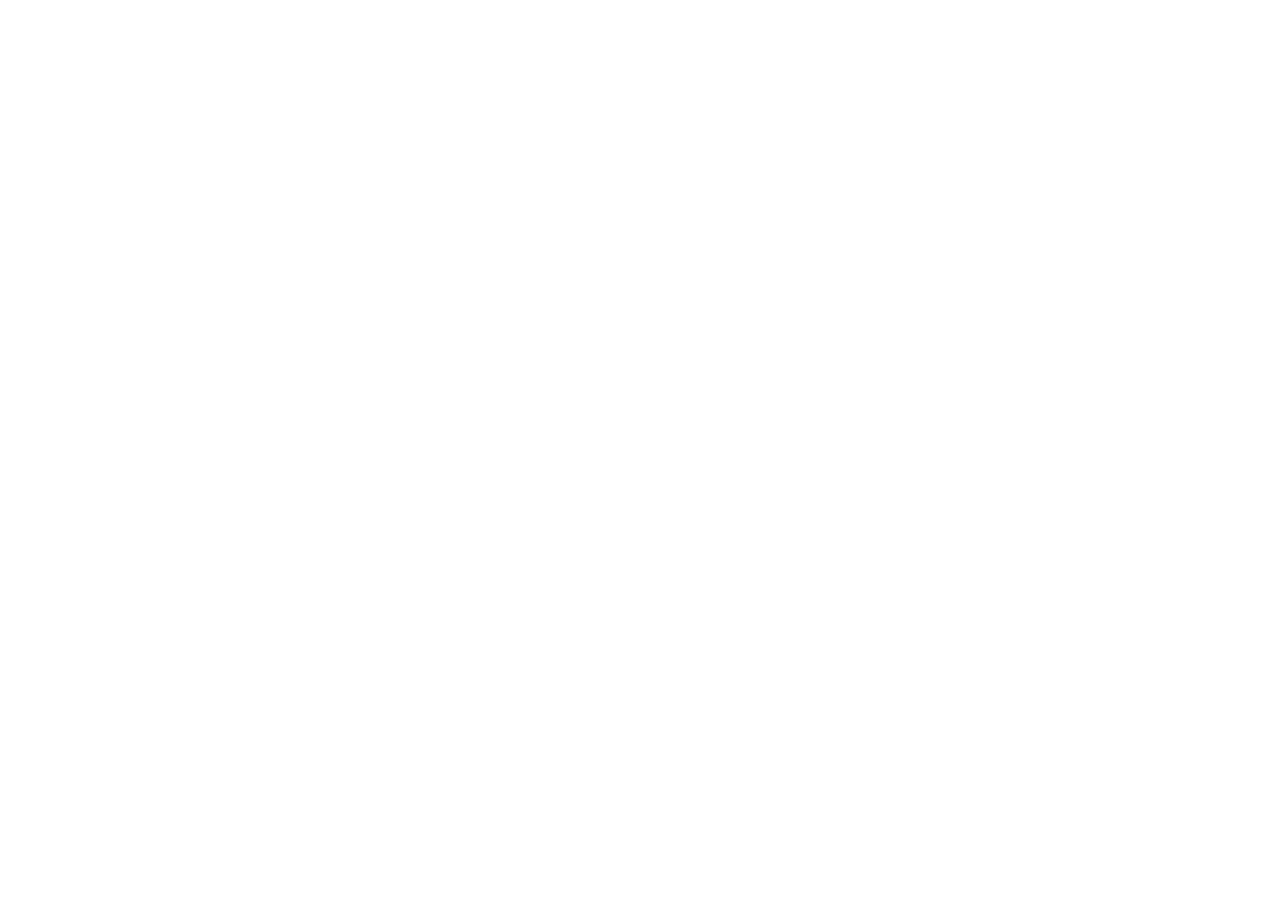
==== index.html @ ca568b94 "Update index.html" ====
<!DOCTYPE html>
<html lang="en">
<head>
    <meta charset="UTF-8">
    <meta http-equiv="X-UA-Compatible" content="IE=edge">
    <meta name="viewport" content="width=device-width, initial-scale=1.0">
    <title>Semin Zukic</title>
</head>
<body>
    
</body>
</html>
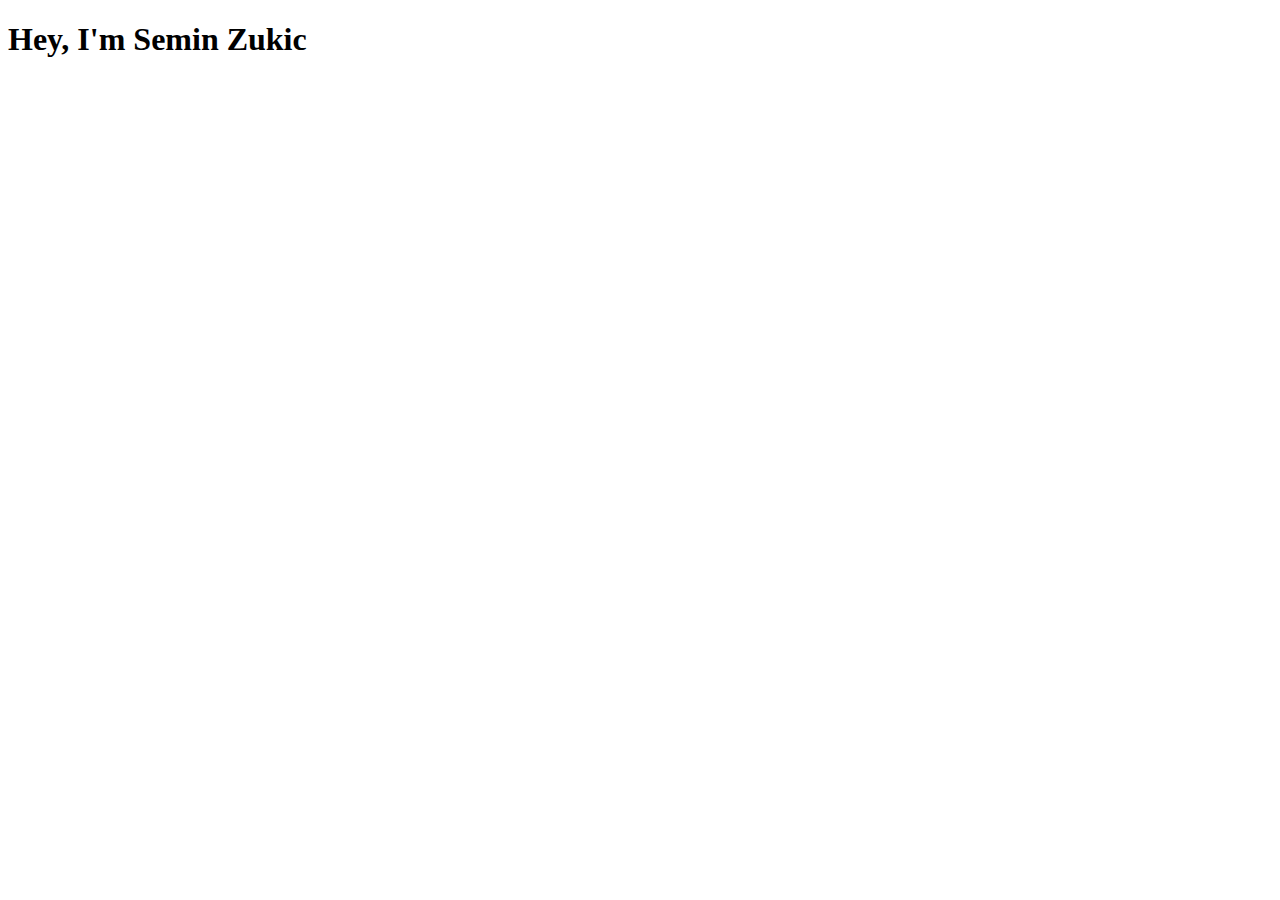
==== commit 5efeb0a2: "Update index.html" ====
--- a/index.html
+++ b/index.html
@@ -4,9 +4,10 @@
     <meta charset="UTF-8">
     <meta http-equiv="X-UA-Compatible" content="IE=edge">
     <meta name="viewport" content="width=device-width, initial-scale=1.0">
+    <link rel="stylesheet" href="styles.css">
     <title>Semin Zukic</title>
 </head>
 <body>
-    
+    <h1>Hey, I'm Semin Zukic</h1>
 </body>
 </html>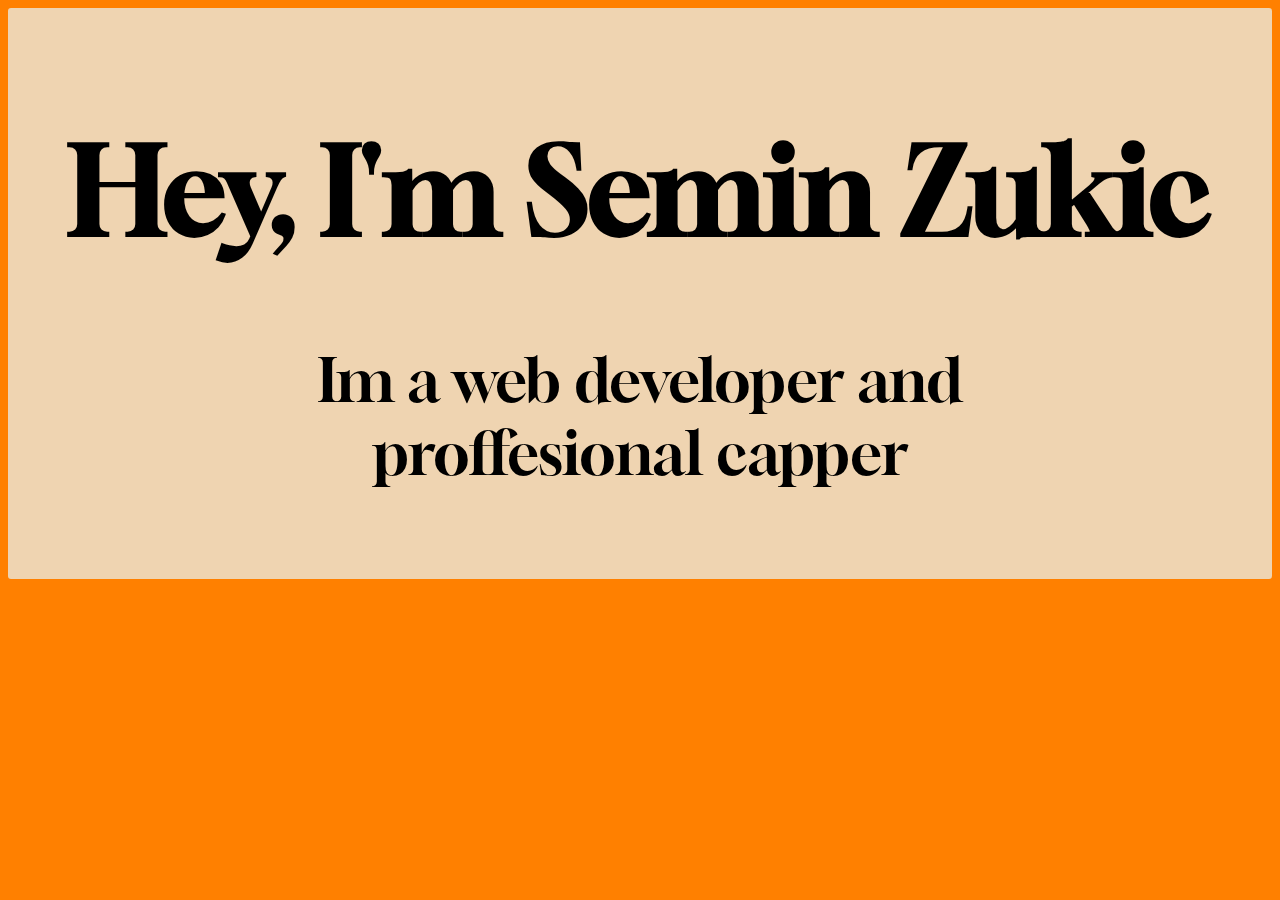
==== commit 089ec4da: "design" ====
--- a/index.html
+++ b/index.html
@@ -8,6 +8,9 @@
     <title>Semin Zukic</title>
 </head>
 <body>
+    <div class="name">
     <h1>Hey, I'm Semin Zukic</h1>
+    <p>Im a web developer and <br> proffesional capper</p>
+    </div>
 </body>
 </html>--- a/styles.css
+++ b/styles.css
@@ -0,0 +1,16 @@
+
+  @import url('https://fonts.googleapis.com/css2?family=Gloock&display=swap');
+
+body{
+    background-color: rgb(255, 128, 0);
+    font-family: 'Gloock', serif;
+    font-size: 60px;
+    text-align: center;
+}
+
+.name{
+    padding: 30px;
+    background-color: rgb(239, 212, 177);
+    border-radius: 3px;
+    height: 90%;
+}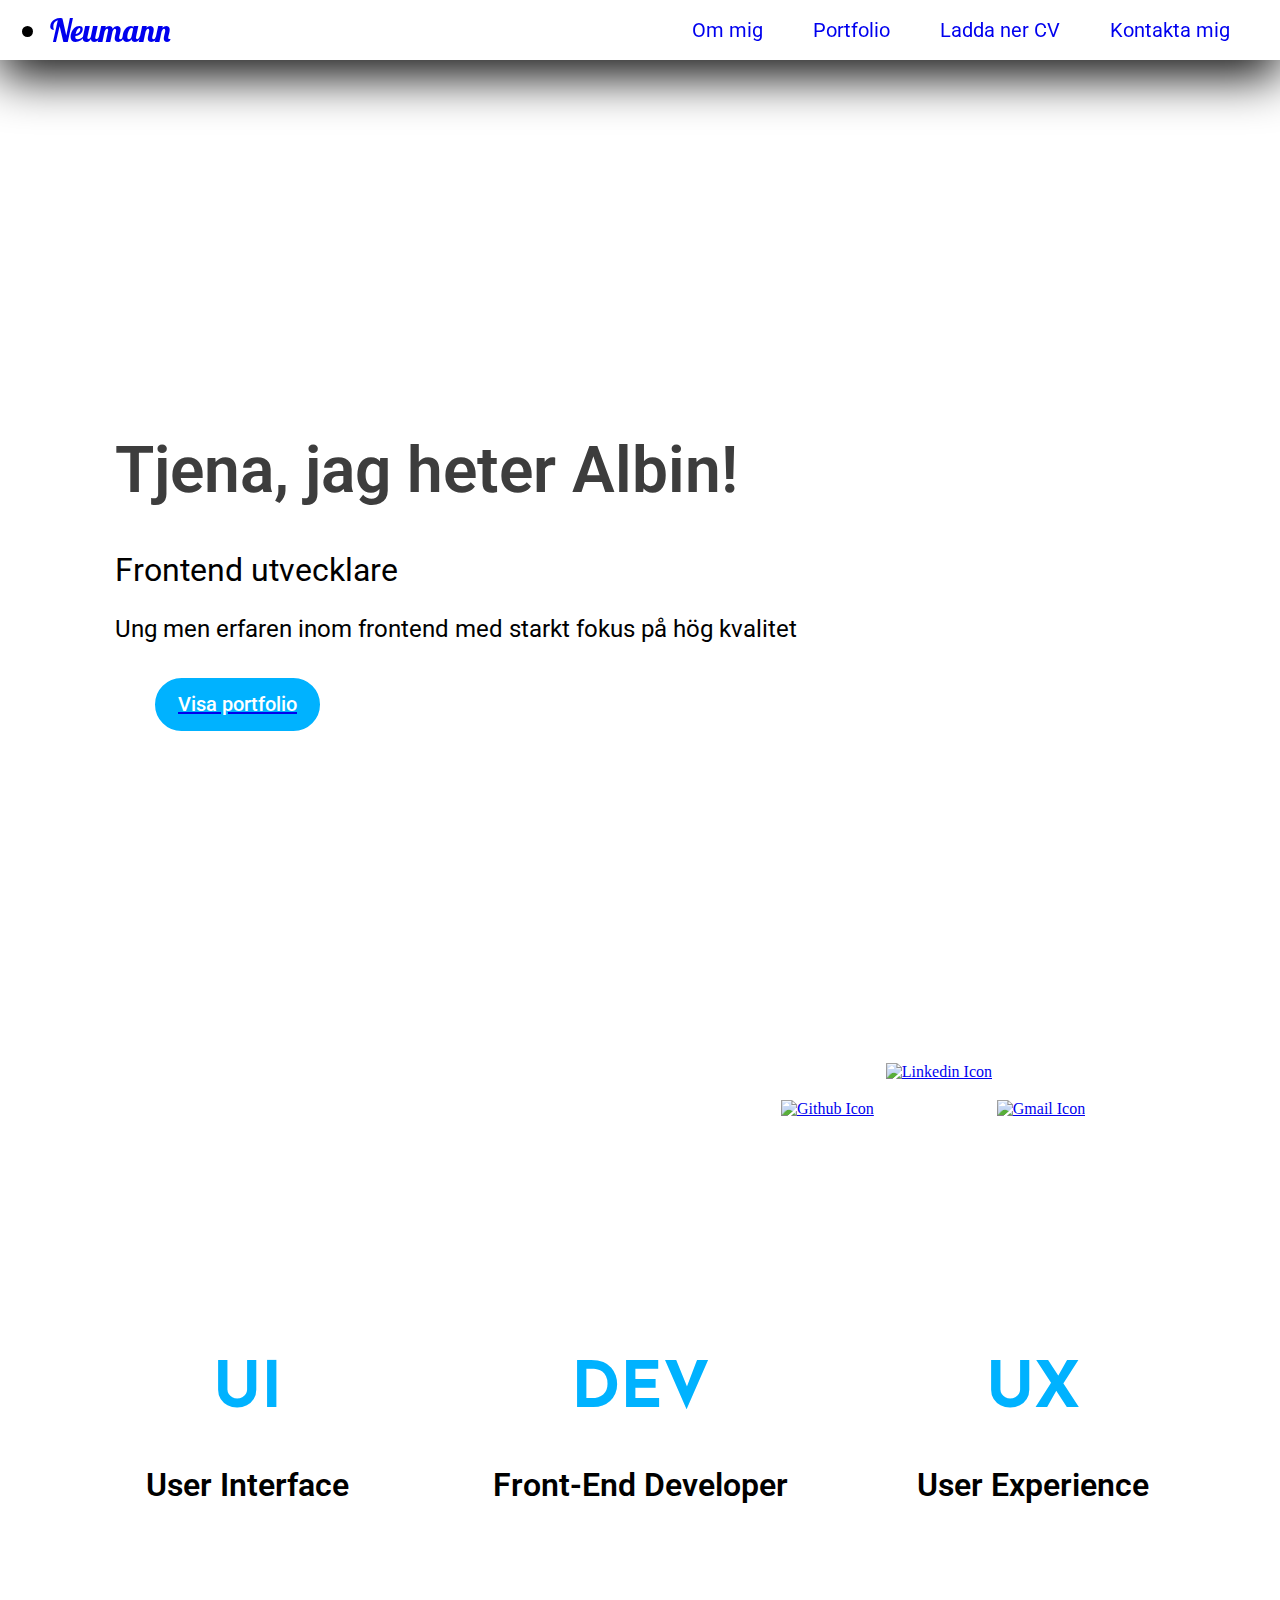
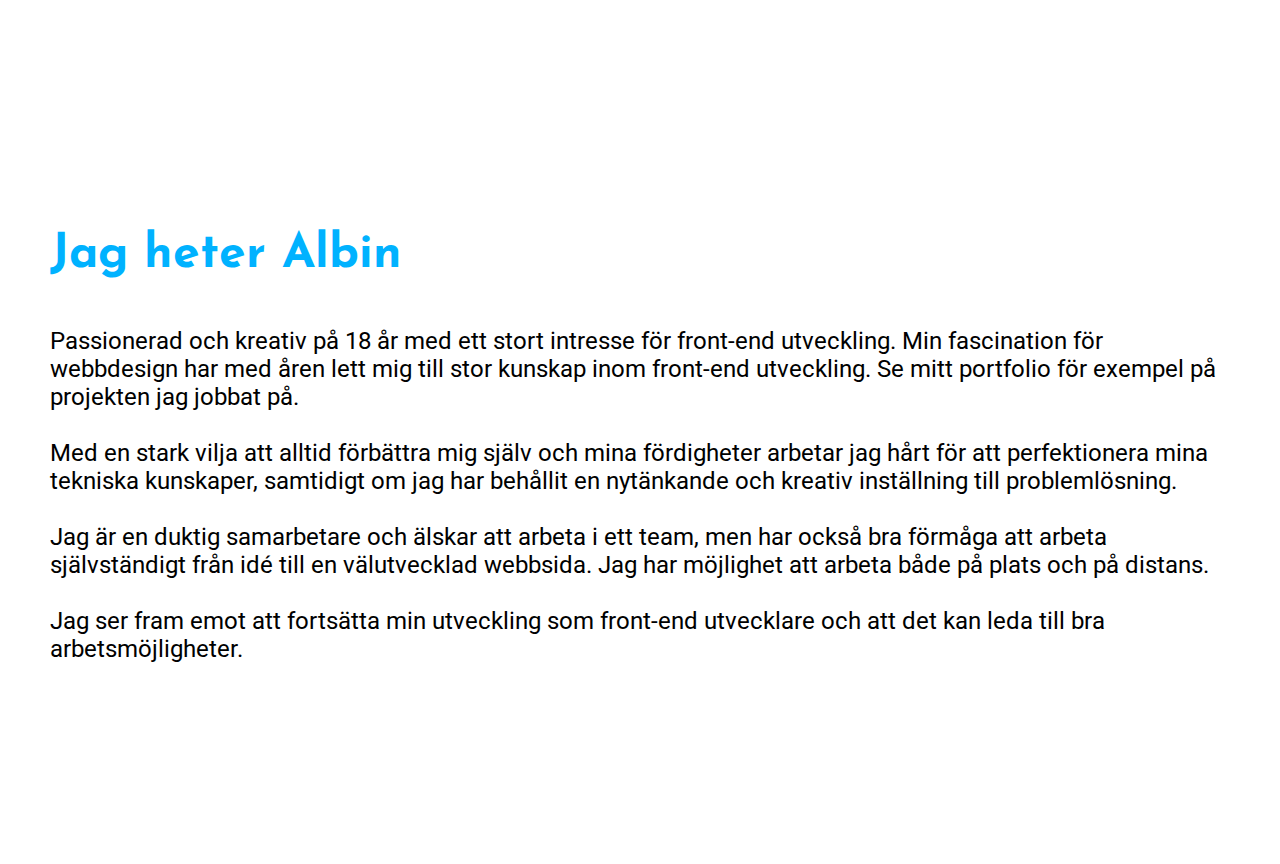
==== commit 7ad0cc2e: "hey" ====
--- a/index.html
+++ b/index.html
@@ -4,13 +4,132 @@
     <meta charset="UTF-8">
     <meta http-equiv="X-UA-Compatible" content="IE=edge">
     <meta name="viewport" content="width=device-width, initial-scale=1.0">
-    <link rel="stylesheet" href="styles.css">
-    <title>Semin Zukic</title>
+
+
+    <!-- Title & Icon -->
+
+    <title>Albin Neumann - Om mig</title>
+    <link rel="shortcut icon" type="image/png" href="assets/N.png">
+
+
+    <!-- link to Styles and scripts -->
+
+    <link rel="stylesheet" href="static/reset.css">
+    <link rel="stylesheet" href="static/styles.css">
+
+    <script src="static/script.js"></script>
+
+
+    <!-- Google font -->
+
+    <link rel="preconnect" href="https://fonts.googleapis.com">
+    <link rel="preconnect" href="https://fonts.gstatic.com" crossorigin>
+    <link href="https://fonts.googleapis.com/css2?family=Lobster&display=swap" rel="stylesheet">
+
+    <link rel="preconnect" href="https://fonts.googleapis.com">
+    <link rel="preconnect" href="https://fonts.gstatic.com" crossorigin>
+    <link href="https://fonts.googleapis.com/css2?family=Josefin+Sans:wght@700&display=swap" rel="stylesheet"> 
+
+    <link rel="preconnect" href="https://fonts.googleapis.com">
+    <link rel="preconnect" href="https://fonts.gstatic.com" crossorigin>
+    <link href="https://fonts.googleapis.com/css2?family=Roboto:ital,wght@0,100;0,300;0,400;0,500;0,700;0,900;1,100;1,300;1,400;1,500;1,700;1,900&display=swap" rel="stylesheet">
+
 </head>
-<body>
-    <div class="name">
-    <h1>Hey, I'm Semin Zukic</h1>
-    <p>Im a web developer and <br> proffesional capper</p>
+<body class="container bodyIndex">
+    <!-- Navbar -->
+    <nav class="navBar">
+        <ul class="navUl">
+            <li class="neumann"><a href="index.html">Neumann</a></li>
+            <li class="rightLinks rightLink"><a href="index.html">Om mig</a></li>
+            <li class="rightLinks"><a href="portfolio.html">Portfolio</a></li>
+            <li class="rightLinks"><a href="assets/CV.pdf" download="" target="_blank">Ladda ner CV</a></li>
+            <li class="rightLinks"><a href="mailto:albin.neumann@gmail.com" target="_blank">Kontakta mig</a></li>
+            <li class="burgerLi"><a href="javascript:void(0);" class="icon" onclick="myFunction()">
+                    <img src="static/burger.svg" alt="Dropdown Button" class="burgerMenu">
+            </a></li>
+        </ul>
+    </nav>
+    <div id="myLinks">
+        <a href="index.html">Om mig</a>
+        <a href="portfolio.html">Portfolio</a>
+        <a href="assets/CV.pdf" download="" target="_blank">Ladda ner CV</a>
+        <a href="mailto:albin.neumann@gmail.com" target="_blank" class="lastLinkBrg">Kontakta mig</a>
+    </div>
+
+    <div class="bodyTopper"></div>
+
+    <div class="welcome">
+        <h1>Tjena, jag heter Albin!</h1>
+        <h2>Frontend utvecklare</h2>
+        <p>Ung men erfaren inom frontend med starkt fokus på hög kvalitet</p>
+        <a href="portfolio.html"><div>Visa portfolio</div></a>
+        
+    </div>
+
+
+
+    <div class="contentDiv">
+
+        <div class="circleLinks">
+            <div class="githubLink">
+                <a href="https://github.com/BruhNeumann" target="_blank"><img src="assets/Github.png" alt="Github Icon"></a>
+            </div>
+            <div class="linkedinLink">
+                <a href="https://www.linkedin.com/in/albin-neumann-982b06258/" target="_blank"><img src="assets/Linkedin.png" alt="Linkedin Icon"></a>
+            </div>
+            <div class="gmailLink">
+                <a href="mailto:albin.neumann@gmail.com" target="_blank"><img src="assets/Mail.png" alt="Gmail Icon"></a>
+            </div>
+        </div>
+
+        <div class="content">
+            <div class="contentTitles">
+                <div>
+                    <h1>UI</h1>
+                    <h2>User Interface</h2>
+                </div>
+                <div>
+                    <h1>DEV</h1>
+                    <h2>Front-End Developer</h2>
+                </div>
+                <div>
+                    <h1>UX</h1>
+                    <h2>User Experience</h2>
+                </div>
+            </div>
+
+
+            <!--
+            <div class="aboutMeTitleDiv">
+                <div class="littleAboutMe">
+                    <h1>LITE</h1>
+                    <h1>OM</h1>
+                    <h1>MIG</h1>
+                </div>
+                <img src="assets/screen_guy.svg" alt="computer illustration">
+            </div>
+        -->
+
+            <div class="aboutMe">
+                <h3 class="aboutMe-h1">Jag heter Albin</h3>
+                <p class="aboutMe-p">Passionerad och kreativ på 18 år med ett stort intresse för front-end utveckling. Min fascination för 
+                    webbdesign har med åren lett mig till stor kunskap inom front-end utveckling. Se mitt portfolio för exempel på projekten jag jobbat på.
+                <br><br>
+                Med en stark vilja att alltid förbättra mig själv och mina fördigheter arbetar jag hårt för att perfektionera mina tekniska kunskaper, 
+                samtidigt om jag har behållit en nytänkande och kreativ inställning till problemlösning.
+                <br><br>
+                Jag är en duktig samarbetare och älskar att arbeta i ett team, men har också bra förmåga att arbeta självständigt från idé till en välutvecklad
+                 webbsida. Jag har möjlighet att arbeta både på plats och på distans.
+                <br><br>
+                Jag ser fram emot att fortsätta min utveckling som front-end utvecklare och att det kan leda till bra arbetsmöjligheter.</p>
+            </div>
+
+
+
+        </div>
+
+        
+
     </div>
 </body>
 </html>--- a/static/styles.css
+++ b/static/styles.css
@@ -0,0 +1,610 @@
+/*==========================
+    __              __     
+   / /_  ____  ____/ /_  __
+  / __ \/ __ \/ __  / / / /
+ / /_/ / /_/ / /_/ / /_/ / 
+/_.___/\____/\__,_/\__, /  
+                  /____/   
+==========================*/
+
+body {
+  background-color: white;
+}
+
+.bodyIndex {
+  background-image: url("../assets/placeholderImage.png");
+  background-repeat: no-repeat;
+  background-attachment: fixed;
+  background-position: top center;
+  
+}
+
+
+.container {
+  max-width: 1920px;
+  margin: auto;
+  width: 100%;
+}
+
+
+.bodyTopper {
+  height: 60px;
+}
+
+
+
+
+/*====================================
+  _   __            __              
+ / | / /___ __   __/ /_  ____ ______
+/  |/ / __ `/ | / / __ \/ __ `/ ___/
+/ /|  / /_/ /| |/ / /_/ / /_/ / /    
+/_/ |_/\__,_/ |___/_.___/\__,_/_/     
+                                    
+====================================*/
+
+
+
+.navBar {
+
+  
+
+
+  height: 60px;
+  display: flex;
+  align-items: center;
+  box-shadow: 0 15px 50px black;
+  background-color: white;
+  position: fixed; /* Set the navbar to fixed position */
+  top: 0; /* Position the navbar at the top of the page */
+  width: 100%; /* Full width */
+  max-width: 1920px;
+}
+
+
+/* --- link to home page/about me --- */
+.neumann {
+  font-family: 'Lobster', cursive;
+  font-size: 32px;
+
+  /* makes every link after stick to the right side */
+  margin-right: auto;
+}
+
+
+/* make the links show up on the same horizontal level */
+.navUl {
+  display: flex;
+  margin-left: auto;
+  margin-right: auto;
+  padding-left: 50px;
+  padding-right: 50px;
+  width: 100%;
+  max-width: 1520px;
+}
+
+
+/* --- every link(li) in navbar
+/* set line height for links */
+.navUl > li {
+  line-height: 40px;
+}
+li > a {
+  line-height: 40px;
+}
+
+
+
+li > a {
+  text-decoration: underline;
+  text-decoration-thickness: 3px;
+  text-decoration-color: #00b3ff00;
+  transition: 0.2s;
+}
+li > a:hover {
+  text-decoration-color: #00B2FF;
+}
+
+.neumann a {
+  text-decoration: none;
+}
+
+/* --- every link on the right side --- */
+.rightLinks {
+  font-size: 20px;
+  font-family: 'Roboto';
+  margin-left: 50px;
+  display: flex;
+  align-items: center;
+}
+
+.icon {
+  display: flex;
+  align-items: center;
+}
+
+.burgerMenu {
+  height: 32px;
+  width: 32px;
+}
+
+
+.burgerLi {
+      display: none;
+  }
+
+
+@media only screen and (max-width: 920px) {
+  .burgerLi {
+      display: flex;
+  }
+  .rightLinks {
+      display: none;
+  }
+}
+
+
+
+
+#myLinks {
+  display: none;
+  flex-wrap: wrap;
+  width: 100%;
+  margin-top: 60px;
+  position: fixed;
+}
+
+
+#myLinks a {
+  width: 100%;
+  text-align: center;
+  padding: 5%;
+  background-color: rgb(255, 255, 255);
+  border-top: 2px solid;
+  border-color: rgb(168, 168, 168);
+  font-size: 14pt;
+}
+
+
+.lastLinkBrg {
+  border-bottom: 2px solid;
+}
+
+
+
+
+
+
+
+/*=====================================
+ _______________           ___      
+/ ____/_  __/   |     ____/ (_)   __
+/ /     / / / /| |    / __  / / | / /
+/ /___  / / / ___ |   / /_/ / /| |/ / 
+\____/ /_/ /_/  |_|   \__,_/_/ |___/  
+                                    
+=====================================*/
+
+
+
+/* --- entire div --- */
+.welcome {
+
+  width: 33%;
+  height: 80%;
+  padding-bottom: 100px;
+
+  width: 640px;
+  height: 550px;
+  padding-top: 95px;
+  padding-left: 115px;
+  padding-right: 50px;
+
+  
+  margin-bottom: -100px;
+
+
+  margin-top: 133px;
+  margin-left: 171px;
+
+  /* Gives the contentdiv the shape of Fluid body.svg */
+  background: url("../assets/Rectangle\ 5.svg") no-repeat;
+  background-size: 100%; 
+}
+
+/* --- h1 | Tjena, jag heter Albin! --- */
+.welcome h1 {
+  font-family: 'Roboto';
+  font-style: normal;
+  font-weight: 600;
+  font-size: 64px;
+  line-height: 75px;
+  color: #3D3D3D;
+}
+
+/* --- h2 | Frontend utvecklare --- */
+.welcome h2 {
+  font-family: 'Roboto';
+  font-weight: 400;
+  font-style: normal;
+  line-height: 38px;
+  font-size: 32px;
+  align-items: center;
+  display: flex;
+  margin-top: 5px;
+  margin-right: 50px;
+}
+
+/* --- p | Ung men erfaren inom.. --- */
+.welcome p {
+  font-style: normal;
+  font-weight: 400;
+  font-size: 24px;
+  line-height: 28px;
+  font-family: 'Roboto';
+  margin-top: 8px;
+  margin-right: 50px;
+}
+
+/* --- a > div | Visa portfolio --- */
+.welcome div {
+  background-color: #00B2FF;
+  margin-left: 40px;
+  font-style: normal;
+  font-weight: 500;
+  font-size: 20px;
+  line-height: 23px;
+  font-family: 'Roboto';
+  width: 159px;
+  height: 47px;
+  margin-top: 35px;
+  border-radius: 100px;
+  border: solid #00B2FF 3px;
+  display: flex;
+  align-items: center;
+  text-align: center;
+  color: white;
+  justify-content: center;
+  transition: .3s;
+
+}
+
+.welcome div:hover {
+  box-shadow: inset 0 0 0 3px white;
+}
+
+
+
+
+
+
+
+
+
+/*======================================
+ ______            __             __ 
+/ ____/___  ____  / /____  ____  / /_
+/ /   / __ \/ __ \/ __/ _ \/ __ \/ __/
+/ /___/ /_/ / / / / /_/  __/ / / / /_  
+\____/\____/_/ /_/\__/\___/_/ /_/\__/  
+
+======================================*/
+
+
+
+.contentDiv {
+  /*margin-top: 62vh;*/
+  margin-top: 0;
+
+  min-width: 100%;
+  width: 100%;
+
+  /* totalt 424px */
+  padding-top: 110px;
+
+  /* Gives the contentdiv the shape of Fluid body.svg */
+  background: url("../assets/Fluid body.svg") no-repeat;
+  background-size: 100%;
+}
+
+
+
+.circleLinks {
+  margin: 0px 13%;
+  display: flex;
+}
+
+
+.githubLink {
+  padding-top: 37px;
+  margin-left: auto;
+  margin-right: 12px;
+}
+
+.linkedinLink {
+  margin-right: 0.5%;
+}
+
+.gmailLink {
+  padding-top: 37px;
+  margin-right: 3%;
+}
+
+
+.content {
+  margin-top: 198px;
+  margin-left: auto;
+  margin-right: auto;
+  padding-left: 50px;
+  padding-right: 50px;
+  max-width: 1520px;
+  background-color: white;
+}
+
+
+
+.contentTitles div {
+  width: 33.3%;    
+}
+
+.contentTitles {
+  display: flex;
+  justify-content: center;
+  text-align: center;
+}
+
+.content div h1 {
+  font-style: normal;
+  font-weight: 700;
+  font-size: 64px;
+  font-family: 'Josefin Sans';
+  color: #00B2FF;
+}
+
+
+
+.content div h2 {
+  font-style: normal;
+  font-weight: 600;
+  font-size: 32px;
+  font-family: 'Roboto';
+}
+
+.content div h3 {
+  font-style: normal;
+  font-weight: 700;
+  font-size: 48px;
+  font-family: 'Josefin Sans';
+  color: #00B2FF;
+}
+
+
+.content div p {
+  font-style: normal;
+  font-weight: 400;
+  font-size: 24px;
+  font-family: 'Roboto';
+}
+
+
+.aboutMeTitleDiv {
+  margin-top: 310px;
+  
+  display: flex;
+  justify-content: center;
+  text-align: center;
+}
+
+
+.littleAboutMe {
+  display: flex;
+  flex-direction: column;
+  align-items: center;
+  margin: auto 100px;
+}
+
+
+.littleAboutMe h1 {
+  margin: 30px 0;
+  color: #3D3D3D !important;
+}
+
+
+
+/* =========================== */
+/*    Jag heter albin + text   */
+/* =========================== */
+
+
+
+.aboutMe {
+  margin-top: 300px;
+  padding-bottom: 15%;
+}
+
+
+
+.aboutMe-p {
+  margin-top: 40px;
+  font-size: 24px;
+}
+
+
+
+.aboutMe-h1 {
+  font-size: 48px;
+}
+
+
+
+
+
+
+/*
+@media only screen and (max-width: 1852px) {
+  .welcome h1 {
+      font-size: 56px;
+  }
+  .welcome h2 {
+      font-size: 26px;
+  }
+  .welcome p {
+      font-size: 16px;
+  }
+}
+*/
+
+
+
+
+
+
+
+@media only screen and (max-width: 1440px) {
+  .bodyIndex {
+      background-size: 140%;
+  }
+
+
+
+  .welcome {
+      width: 100%;
+      margin: 0;
+      margin-top: 300px;
+
+      padding-top: 30px;
+      padding-bottom: 30px;
+
+      height: auto;
+
+      background: none;
+      background-color: white;
+  }
+
+
+
+  .contentDiv {
+      margin-top: 15%;
+  }
+
+}
+
+
+
+
+
+@media only screen and (max-width: 748px) {
+  
+
+  .bodyIndex {
+      background-size: 170%;
+  }
+  
+  
+  
+  /* --- entire div --- */
+
+.welcome {
+  padding-left: 25px;
+  padding-right: 25px;
+
+  margin-bottom: 0;
+
+
+  margin-top: 180px;
+  margin-left: 0;
+}
+
+/* --- h1 | Tjena, jag heter Albin! --- */
+.welcome h1 {
+  font-size: 36px;
+  line-height: 36px;
+  text-align: center;
+}
+
+/* --- h2 | Frontend utvecklare --- */
+.welcome h2 {
+  font-family: 'Roboto';
+  font-weight: 400;
+  font-style: normal;
+  line-height: 24px;
+  font-size: 24px;
+  display: block;
+  margin-right: 0;
+  text-align: center;
+}
+
+/* --- p | Ung men erfaren inom.. --- */
+.welcome p {
+  font-size: 18px;
+  line-height: 18px;
+  margin-right: 0;
+  text-align: center;
+}
+
+/* --- a > div | Visa portfolio --- */
+.welcome div {
+  margin-left: 0;
+  margin: auto;
+  margin-top: 35px;
+
+}
+
+
+
+
+
+.contentDiv {
+  background: none;
+  background-color: white;
+  margin-top: 0;
+  padding-top: 50px;
+}
+
+
+
+.circleLinks {
+  display: flex;
+  justify-content: space-between;
+}
+
+.circleLinks div {
+  margin: 0;
+  padding: 0;
+}
+
+.contentTitles div {
+  width: 100%;
+  display: block;
+}
+
+
+.contentTitles {
+  display: block;
+}
+
+
+.content div h1 {
+  font-size: 48px;
+}
+.content div h2 {
+  font-size: 32px;
+  margin-bottom: 50px;
+}
+.content div h3 {
+  font-size: 36px;
+  text-align: center;
+}
+
+.aboutMe {
+  margin-top: 200px;
+}
+.aboutMe-p {
+  margin-top: 20px;
+  font-size: 18px !important;
+}
+
+
+
+
+}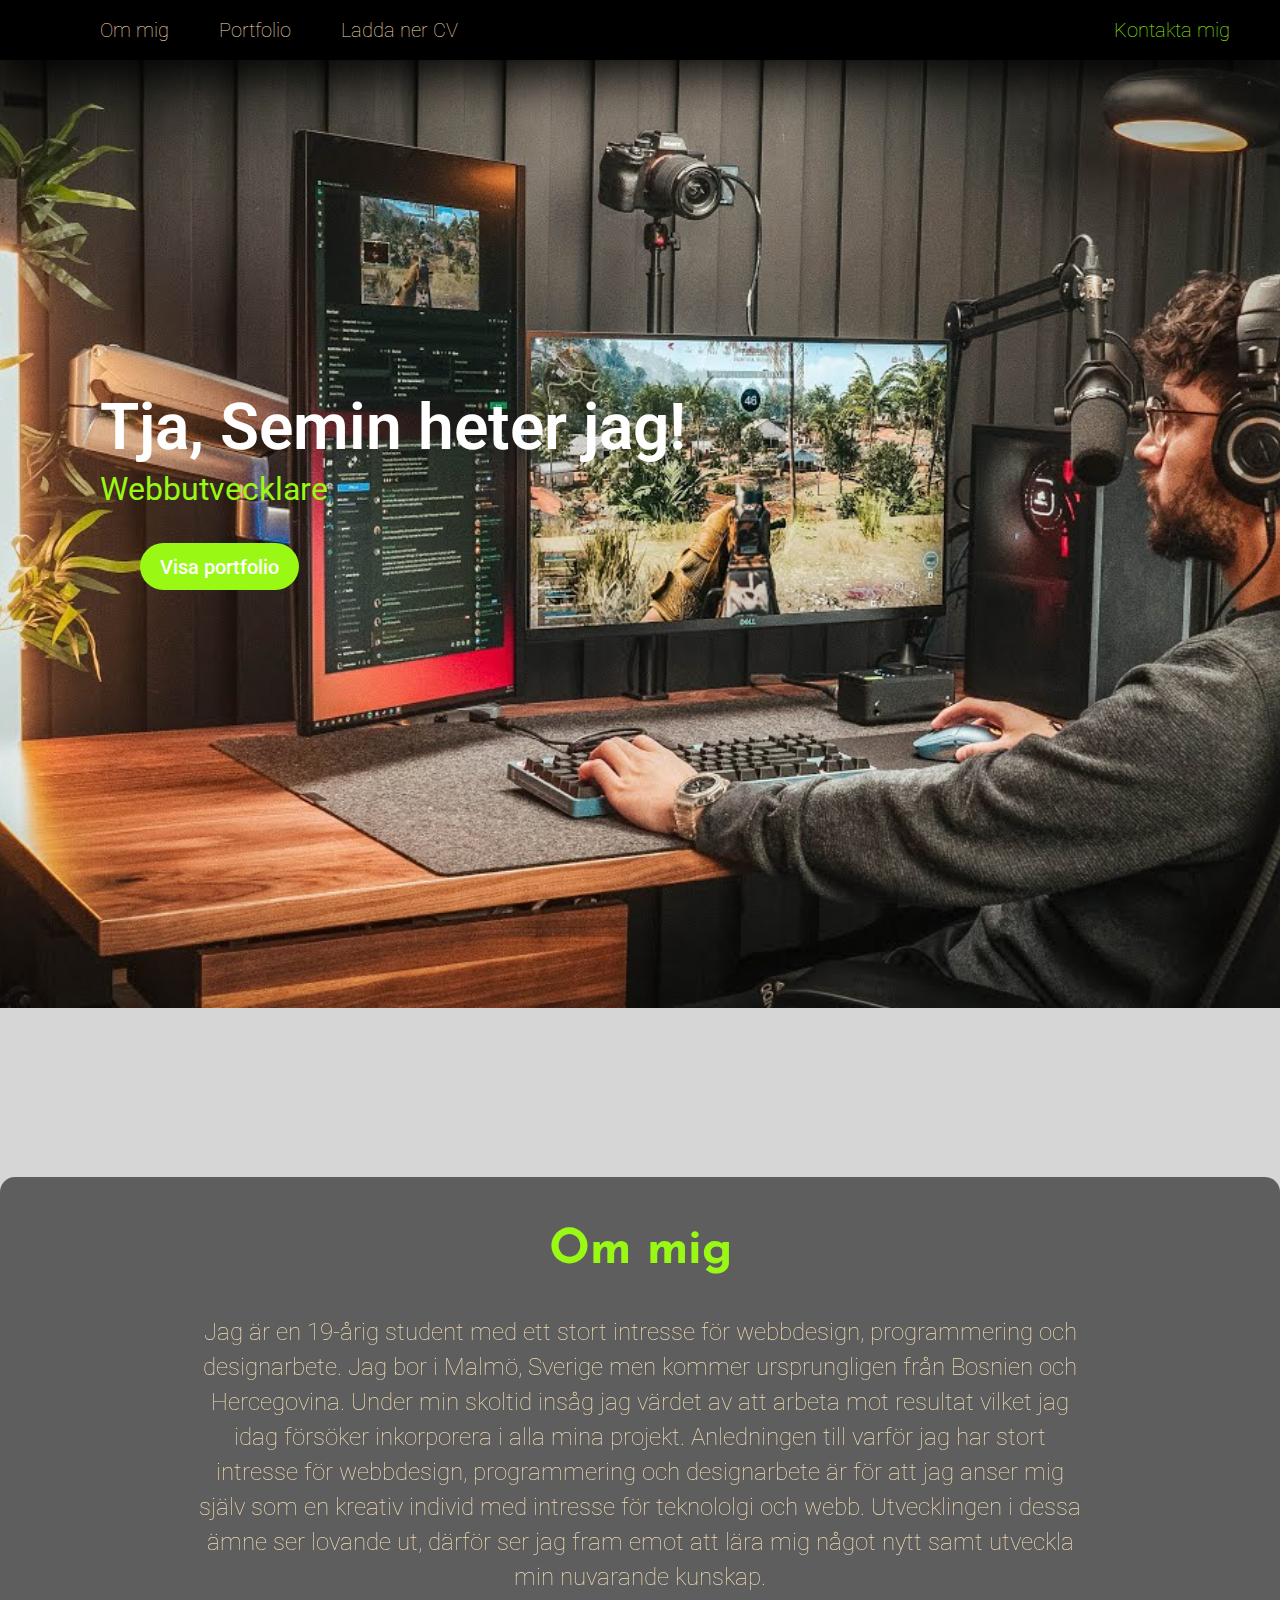
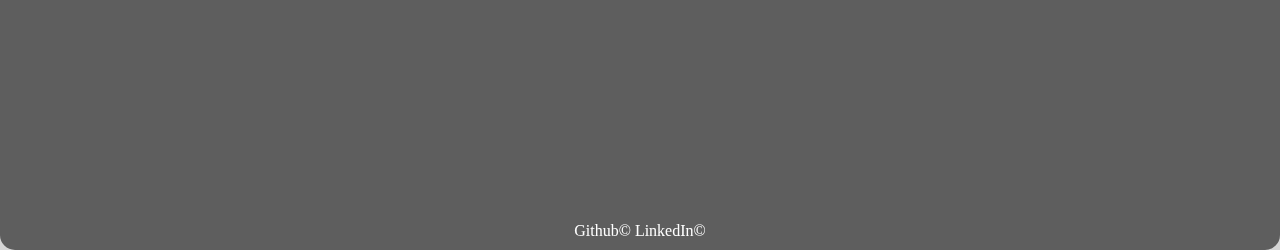
==== commit 6a8b28f7: "added text and tweaked some style options" ====
--- a/index.html
+++ b/index.html
@@ -4,15 +4,14 @@
     <meta charset="UTF-8">
     <meta http-equiv="X-UA-Compatible" content="IE=edge">
     <meta name="viewport" content="width=device-width, initial-scale=1.0">
+    <link rel="icon" type="image/x-icon" href="assets/logon.ico">
 
 
-    <!-- Title & Icon -->
+    
 
-    <title>Albin Neumann - Om mig</title>
-    <link rel="shortcut icon" type="image/png" href="assets/N.png">
+    <title>Semin Zukic - Om mig</title>
 
 
-    <!-- link to Styles and scripts -->
 
     <link rel="stylesheet" href="static/reset.css">
     <link rel="stylesheet" href="static/styles.css">
@@ -20,7 +19,7 @@
     <script src="static/script.js"></script>
 
 
-    <!-- Google font -->
+    
 
     <link rel="preconnect" href="https://fonts.googleapis.com">
     <link rel="preconnect" href="https://fonts.gstatic.com" crossorigin>
@@ -36,14 +35,13 @@
 
 </head>
 <body class="container bodyIndex">
-    <!-- Navbar -->
+    
     <nav class="navBar">
         <ul class="navUl">
-            <li class="neumann"><a href="index.html">Neumann</a></li>
             <li class="rightLinks rightLink"><a href="index.html">Om mig</a></li>
             <li class="rightLinks"><a href="portfolio.html">Portfolio</a></li>
             <li class="rightLinks"><a href="assets/CV.pdf" download="" target="_blank">Ladda ner CV</a></li>
-            <li class="rightLinks"><a href="mailto:albin.neumann@gmail.com" target="_blank">Kontakta mig</a></li>
+            <li class="contactLink"><a href="mailto:semin.zukic04@gmail.com" target="_blank">Kontakta mig</a></li>
             <li class="burgerLi"><a href="javascript:void(0);" class="icon" onclick="myFunction()">
                     <img src="static/burger.svg" alt="Dropdown Button" class="burgerMenu">
             </a></li>
@@ -53,15 +51,15 @@
         <a href="index.html">Om mig</a>
         <a href="portfolio.html">Portfolio</a>
         <a href="assets/CV.pdf" download="" target="_blank">Ladda ner CV</a>
-        <a href="mailto:albin.neumann@gmail.com" target="_blank" class="lastLinkBrg">Kontakta mig</a>
+        <a href="mailto:semin.zukic04@gmail.com" target="_blank" class="lastLinkBrg">Kontakta mig</a>
     </div>
 
     <div class="bodyTopper"></div>
 
     <div class="welcome">
-        <h1>Tjena, jag heter Albin!</h1>
-        <h2>Frontend utvecklare</h2>
-        <p>Ung men erfaren inom frontend med starkt fokus på hög kvalitet</p>
+        <h1>Tja, Semin heter jag!</h1>
+        <h2>Webbutvecklare</h2>
+        <p></p>
         <a href="portfolio.html"><div>Visa portfolio</div></a>
         
     </div>
@@ -70,66 +68,27 @@
 
     <div class="contentDiv">
 
-        <div class="circleLinks">
-            <div class="githubLink">
-                <a href="https://github.com/BruhNeumann" target="_blank"><img src="assets/Github.png" alt="Github Icon"></a>
-            </div>
-            <div class="linkedinLink">
-                <a href="https://www.linkedin.com/in/albin-neumann-982b06258/" target="_blank"><img src="assets/Linkedin.png" alt="Linkedin Icon"></a>
-            </div>
-            <div class="gmailLink">
-                <a href="mailto:albin.neumann@gmail.com" target="_blank"><img src="assets/Mail.png" alt="Gmail Icon"></a>
-            </div>
-        </div>
 
         <div class="content">
-            <div class="contentTitles">
-                <div>
-                    <h1>UI</h1>
-                    <h2>User Interface</h2>
-                </div>
-                <div>
-                    <h1>DEV</h1>
-                    <h2>Front-End Developer</h2>
-                </div>
-                <div>
-                    <h1>UX</h1>
-                    <h2>User Experience</h2>
-                </div>
+
+
+            <div class="aboutMe">
+                <h3 class="aboutMe-h1">Om mig</h3>
+                <p class="aboutMe-p"> Jag är en 19-årig student med ett stort intresse för webbdesign, programmering och designarbete. Jag bor i Malmö, Sverige men kommer ursprungligen från Bosnien och Hercegovina. Under min skoltid insåg jag värdet av att arbeta mot resultat vilket jag idag försöker inkorporera i alla mina projekt. Anledningen till varför jag har stort intresse för webbdesign, programmering och designarbete är för att jag anser mig själv som en kreativ individ med intresse för teknololgi och webb. Utvecklingen i dessa ämne ser lovande ut, därför ser jag fram emot att lära mig något nytt samt utveckla min nuvarande kunskap.  
+                <br><br>
+                </p>
             </div>
 
-
-            <!--
-            <div class="aboutMeTitleDiv">
-                <div class="littleAboutMe">
-                    <h1>LITE</h1>
-                    <h1>OM</h1>
-                    <h1>MIG</h1>
-                </div>
-                <img src="assets/screen_guy.svg" alt="computer illustration">
-            </div>
-        -->
-
-            <div class="aboutMe">
-                <h3 class="aboutMe-h1">Jag heter Albin</h3>
-                <p class="aboutMe-p">Passionerad och kreativ på 18 år med ett stort intresse för front-end utveckling. Min fascination för 
-                    webbdesign har med åren lett mig till stor kunskap inom front-end utveckling. Se mitt portfolio för exempel på projekten jag jobbat på.
-                <br><br>
-                Med en stark vilja att alltid förbättra mig själv och mina fördigheter arbetar jag hårt för att perfektionera mina tekniska kunskaper, 
-                samtidigt om jag har behållit en nytänkande och kreativ inställning till problemlösning.
-                <br><br>
-                Jag är en duktig samarbetare och älskar att arbeta i ett team, men har också bra förmåga att arbeta självständigt från idé till en välutvecklad
-                 webbsida. Jag har möjlighet att arbeta både på plats och på distans.
-                <br><br>
-                Jag ser fram emot att fortsätta min utveckling som front-end utvecklare och att det kan leda till bra arbetsmöjligheter.</p>
-            </div>
-
-
+        <footer>
+           <a href="https://github.com/ZeeMaxx"target="_blank">Github©</a> 
+           <a href="https://www.linkedin.com/in/semin-zukic-13464b26a/"target="_blank">LinkedIn©</a> 
+        </footer>
 
         </div>
 
         
 
     </div>
+    
 </body>
 </html>--- a/static/styles.css
+++ b/static/styles.css
@@ -1,438 +1,399 @@
-/*==========================
-    __              __     
-   / /_  ____  ____/ /_  __
-  / __ \/ __ \/ __  / / / /
- / /_/ / /_/ / /_/ / /_/ / 
-/_.___/\____/\__,_/\__, /  
-                  /____/   
-==========================*/
+
+
+/* ===== Scrollbar CSS ===== */
+  /* Firefox */
+  * {
+    scrollbar-width: auto;
+    scrollbar-color: #99f814 #ffffff;
+    font-weight: lighter;
+}
+
+  
+  *::-webkit-scrollbar {
+    width: 7px;
+}
+
+  *::-webkit-scrollbar-track {
+    background: #ffffff;
+}
+
+  *::-webkit-scrollbar-thumb {
+    background-color: #11ff00;
+    border-radius: 9px;
+    border: none;
+}
+
 
 body {
-  background-color: white;
+    background-color: rgb(214, 214, 214);
 }
 
 .bodyIndex {
-  background-image: url("../assets/placeholderImage.png");
-  background-repeat: no-repeat;
-  background-attachment: fixed;
-  background-position: top center;
-  
-}
+    background-image: url("../assets/game.jpg");
+    background-repeat: no-repeat;
+    background-attachment: fixed;
+    background-position: top center;
+    background-size: 100%; 
+}
+
 
 
 .container {
-  max-width: 1920px;
-  margin: auto;
-  width: 100%;
+    margin: auto;
+    width: 100%;
 }
 
 
 .bodyTopper {
-  height: 60px;
-}
-
-
-
-
-/*====================================
-  _   __            __              
- / | / /___ __   __/ /_  ____ ______
-/  |/ / __ `/ | / / __ \/ __ `/ ___/
-/ /|  / /_/ /| |/ / /_/ / /_/ / /    
-/_/ |_/\__,_/ |___/_.___/\__,_/_/     
-                                    
-====================================*/
+    height: 60px;
+}
 
 
 
 .navBar {
-
-  
-
-
-  height: 60px;
-  display: flex;
-  align-items: center;
-  box-shadow: 0 15px 50px black;
-  background-color: white;
-  position: fixed; /* Set the navbar to fixed position */
-  top: 0; /* Position the navbar at the top of the page */
-  width: 100%; /* Full width */
-  max-width: 1920px;
+    height: 60px;
+    display: flex;
+    align-items: center;
+    box-shadow: 0 15px 50px black;
+    background-color: rgb(0, 0, 0);
+    position: fixed; /* Set the navbar to fixed position */
+    top: 0; /* Position the navbar at the top of the page */
+    width: 100%; /* Full width */
+
+    
 }
 
 
 /* --- link to home page/about me --- */
-.neumann {
-  font-family: 'Lobster', cursive;
-  font-size: 32px;
-
-  /* makes every link after stick to the right side */
-  margin-right: auto;
-}
+
 
 
 /* make the links show up on the same horizontal level */
 .navUl {
-  display: flex;
-  margin-left: auto;
-  margin-right: auto;
-  padding-left: 50px;
-  padding-right: 50px;
-  width: 100%;
-  max-width: 1520px;
-}
-
+    display: flex;
+    margin-left: auto;
+    margin-right: auto;
+    padding-left: 50px;
+    padding-right: 50px;
+    width: 100%;
+    max-width: 1520px;
+    background-color: black;
+    color: #f5deb3;
+}
+
+.contactLink{
+    color: #99f814;
+    font-size: 20px;
+    font-family: 'Roboto';
+    margin-left: inherit;
+}
 
 /* --- every link(li) in navbar
 /* set line height for links */
 .navUl > li {
-  line-height: 40px;
+    line-height: 40px;
 }
 li > a {
-  line-height: 40px;
+    line-height: 40px;
 }
 
 
 
 li > a {
-  text-decoration: underline;
-  text-decoration-thickness: 3px;
-  text-decoration-color: #00b3ff00;
-  transition: 0.2s;
+    text-decoration: underline;
+    text-decoration-thickness: 3px;
+    text-decoration-color: #00b3ff00;
+    transition: 0.2s;
 }
 li > a:hover {
-  text-decoration-color: #00B2FF;
-}
-
-.neumann a {
-  text-decoration: none;
-}
+    text-decoration-color: #99f814;
+}
+
+
 
 /* --- every link on the right side --- */
 .rightLinks {
-  font-size: 20px;
-  font-family: 'Roboto';
-  margin-left: 50px;
-  display: flex;
-  align-items: center;
+    font-size: 20px;
+    font-family: 'Roboto';
+    margin-left: 50px;
+    display: flex;
+    align-items: center;
 }
 
 .icon {
-  display: flex;
-  align-items: center;
+    display: flex;
+    align-items: center;
 }
 
 .burgerMenu {
-  height: 32px;
-  width: 32px;
+    height: 32px;
+    width: 32px;
 }
 
 
 .burgerLi {
-      display: none;
-  }
+        display: none;
+    }
 
 
 @media only screen and (max-width: 920px) {
-  .burgerLi {
-      display: flex;
-  }
-  .rightLinks {
-      display: none;
-  }
+    .burgerLi {
+        display: flex;
+    }
+    .rightLinks {
+        display: none;
+    }
 }
 
 
 
 
 #myLinks {
-  display: none;
-  flex-wrap: wrap;
-  width: 100%;
-  margin-top: 60px;
-  position: fixed;
+    display: none;
+    flex-wrap: wrap;
+    width: 100%;
+    margin-top: 60px;
+    position: fixed;
 }
 
 
 #myLinks a {
-  width: 100%;
-  text-align: center;
-  padding: 5%;
-  background-color: rgb(255, 255, 255);
-  border-top: 2px solid;
-  border-color: rgb(168, 168, 168);
-  font-size: 14pt;
+    width: 100%;
+    text-align: center;
+    padding: 5%;
+    background-color: rgb(255, 255, 255);
+    border-top: 2px solid;
+    border-color: rgb(168, 168, 168);
+    font-size: 14pt;
 }
 
 
 .lastLinkBrg {
-  border-bottom: 2px solid;
-}
-
-
-
-
-
-
-
-/*=====================================
- _______________           ___      
-/ ____/_  __/   |     ____/ (_)   __
-/ /     / / / /| |    / __  / / | / /
-/ /___  / / / ___ |   / /_/ / /| |/ / 
-\____/ /_/ /_/  |_|   \__,_/_/ |___/  
-                                    
-=====================================*/
+    border-bottom: 2px solid;
+}
+
+
+
+
 
 
 
 /* --- entire div --- */
 .welcome {
 
-  width: 33%;
-  height: 80%;
-  padding-bottom: 100px;
-
-  width: 640px;
-  height: 550px;
-  padding-top: 95px;
-  padding-left: 115px;
-  padding-right: 50px;
-
-  
-  margin-bottom: -100px;
-
-
-  margin-top: 133px;
-  margin-left: 171px;
-
-  /* Gives the contentdiv the shape of Fluid body.svg */
-  background: url("../assets/Rectangle\ 5.svg") no-repeat;
-  background-size: 100%; 
-}
-
-/* --- h1 | Tjena, jag heter Albin! --- */
+    width: 33%;
+    height: 80%;
+    padding-bottom: 100px;
+
+    width: 640px;
+    height: 550px;
+    padding-top: 95px;
+    padding-left: 100px;
+    padding-right: 50px;
+
+    
+    margin-bottom: -100px;
+
+
+    margin-top: 133px;
+    margin-left: 171px;
+
+    /* Gives the contentdiv the shape of Fluid body.svg */
+}
+
+
 .welcome h1 {
-  font-family: 'Roboto';
-  font-style: normal;
-  font-weight: 600;
-  font-size: 64px;
-  line-height: 75px;
-  color: #3D3D3D;
-}
-
-/* --- h2 | Frontend utvecklare --- */
+    font-family: 'Roboto';
+    font-style: normal;
+    font-weight: 600;
+    font-size: 64px;
+    line-height: 75px;
+    color: #ffffff;
+}
+
+
 .welcome h2 {
-  font-family: 'Roboto';
-  font-weight: 400;
-  font-style: normal;
-  line-height: 38px;
-  font-size: 32px;
-  align-items: center;
-  display: flex;
-  margin-top: 5px;
-  margin-right: 50px;
-}
-
-/* --- p | Ung men erfaren inom.. --- */
+    font-family: 'Roboto';
+    font-weight: 400;
+    font-style: normal;
+    line-height: 38px;
+    font-size: 32px;
+    align-items: center;
+    display: flex;
+    margin-top: 5px;
+    margin-right: 50px;
+    color: #99f814;
+}
+
+
 .welcome p {
-  font-style: normal;
-  font-weight: 400;
-  font-size: 24px;
-  line-height: 28px;
-  font-family: 'Roboto';
-  margin-top: 8px;
-  margin-right: 50px;
+    font-style: normal;
+    font-weight: 400;
+    font-size: 32px;
+    line-height: 28px;
+    font-family: 'Roboto';
+    margin-top: 8px;
+    margin-right: 50px;
+    color: #ffff;
 }
 
 /* --- a > div | Visa portfolio --- */
 .welcome div {
-  background-color: #00B2FF;
-  margin-left: 40px;
-  font-style: normal;
-  font-weight: 500;
-  font-size: 20px;
-  line-height: 23px;
-  font-family: 'Roboto';
-  width: 159px;
-  height: 47px;
-  margin-top: 35px;
-  border-radius: 100px;
-  border: solid #00B2FF 3px;
-  display: flex;
-  align-items: center;
-  text-align: center;
-  color: white;
-  justify-content: center;
-  transition: .3s;
+    background-color: #99f814;
+    margin-left: 40px;
+    font-style: normal;
+    font-weight: 500;
+    font-size: 20px;
+    line-height: 32px;
+    font-family: 'Roboto';
+    width: 159px;
+    height: 47px;
+    margin-top: 35px;
+    border-radius: 50px;
+    display: flex;
+    align-items: center;
+    text-align: center;
+    color: white;
+    justify-content: center;
+    transition: .3s;
 
 }
 
 .welcome div:hover {
-  box-shadow: inset 0 0 0 3px white;
-}
-
-
-
-
-
-
-
-
-
-/*======================================
- ______            __             __ 
-/ ____/___  ____  / /____  ____  / /_
-/ /   / __ \/ __ \/ __/ _ \/ __ \/ __/
-/ /___/ /_/ / / / / /_/  __/ / / / /_  
-\____/\____/_/ /_/\__/\___/_/ /_/\__/  
-
-======================================*/
+    box-shadow: inset 0 0 0 3px white;
+}
+
+
+
+
 
 
 
 .contentDiv {
-  /*margin-top: 62vh;*/
-  margin-top: 0;
-
-  min-width: 100%;
-  width: 100%;
-
-  /* totalt 424px */
-  padding-top: 110px;
-
-  /* Gives the contentdiv the shape of Fluid body.svg */
-  background: url("../assets/Fluid body.svg") no-repeat;
-  background-size: 100%;
-}
-
-
-
-.circleLinks {
-  margin: 0px 13%;
-  display: flex;
-}
-
-
-.githubLink {
-  padding-top: 37px;
-  margin-left: auto;
-  margin-right: 12px;
-}
-
-.linkedinLink {
-  margin-right: 0.5%;
-}
-
-.gmailLink {
-  padding-top: 37px;
-  margin-right: 3%;
-}
+    /*margin-top: 62vh;*/
+    margin-top: 0;
+
+    min-width: 100%;
+    width: 100%;
+
+    /* totalt 424px */
+    padding-top: 65px;
+
+    /* Gives the contentdiv the shape of Fluid body.svg */
+    background: url("../assets/Fluid body.svg") no-repeat;
+    background-size: 100%;
+}
+
+
 
 
 .content {
-  margin-top: 198px;
-  margin-left: auto;
-  margin-right: auto;
-  padding-left: 50px;
-  padding-right: 50px;
-  max-width: 1520px;
-  background-color: white;
-}
-
-
-
-.contentTitles div {
-  width: 33.3%;    
-}
-
-.contentTitles {
-  display: flex;
-  justify-content: center;
-  text-align: center;
-}
+    margin-top: 198px;
+    margin-left: auto;
+    margin-right: auto;
+    max-width: 100vw;
+    background-color: rgba(0, 0, 0, 0.562);
+    backdrop-filter: blur(3px);
+    border-radius: 15px;
+}
+
+footer{
+    color: #ffffff;
+    text-align: center;
+    font-size: medium;
+    padding-bottom: 10px;
+    bottom: 0;
+}
+
+
 
 .content div h1 {
-  font-style: normal;
-  font-weight: 700;
-  font-size: 64px;
-  font-family: 'Josefin Sans';
-  color: #00B2FF;
+    font-style: normal;
+    font-weight: 700;
+    font-size: 64px;
+    font-family: 'Josefin Sans';
+    color: #99f814;
 }
 
 
 
 .content div h2 {
-  font-style: normal;
-  font-weight: 600;
-  font-size: 32px;
-  font-family: 'Roboto';
+    font-style: normal;
+    font-weight: 600;
+    font-size: 32px;
+    font-family: 'Roboto';
 }
 
 .content div h3 {
-  font-style: normal;
-  font-weight: 700;
-  font-size: 48px;
-  font-family: 'Josefin Sans';
-  color: #00B2FF;
+    font-style: normal;
+    font-weight: 700;
+    font-size: 48px;
+    font-family: 'Josefin Sans';
+    color: #99f814;
 }
 
 
 .content div p {
-  font-style: normal;
-  font-weight: 400;
-  font-size: 24px;
-  font-family: 'Roboto';
+    font-style: normal;
+    font-weight: 400;
+    font-size: 24px;
+    font-family: 'Roboto';
 }
 
 
 .aboutMeTitleDiv {
-  margin-top: 310px;
-  
-  display: flex;
-  justify-content: center;
-  text-align: center;
+    margin-top: 310px;
+    
+    display: flex;
+    justify-content: center;
+    text-align: center;
 }
 
 
 .littleAboutMe {
-  display: flex;
-  flex-direction: column;
-  align-items: center;
-  margin: auto 100px;
+    display: flex;
+    flex-direction: column;
+    align-items: center;
+    margin: auto 100px;
 }
 
 
 .littleAboutMe h1 {
-  margin: 30px 0;
-  color: #3D3D3D !important;
-}
-
-
-
-/* =========================== */
-/*    Jag heter albin + text   */
-/* =========================== */
+    margin: 30px 0;
+    color: #3D3D3D !important;
+}
+
+
+
+
 
 
 
 .aboutMe {
-  margin-top: 300px;
-  padding-bottom: 15%;
+    margin-top: 300px;
+    padding-bottom: 15%;
+    padding-top: 50px;
+    text-align: center;
 }
 
 
 
 .aboutMe-p {
-  margin-top: 40px;
-  font-size: 24px;
+    margin-top: 40px;
+    font-size: 24px;
+    color: wheat;
+    padding-left: 15%;
+    padding-right: 15%;
+    line-height: 35px;
+    font-family: 'roboto';
+    font-weight: lighter !important;
+   
 }
 
 
 
 .aboutMe-h1 {
-  font-size: 48px;
+    font-size: 52px;
 }
 
 
@@ -442,15 +403,15 @@
 
 /*
 @media only screen and (max-width: 1852px) {
-  .welcome h1 {
-      font-size: 56px;
-  }
-  .welcome h2 {
-      font-size: 26px;
-  }
-  .welcome p {
-      font-size: 16px;
-  }
+    .welcome h1 {
+        font-size: 56px;
+    }
+    .welcome h2 {
+        font-size: 26px;
+    }
+    .welcome p {
+        font-size: 16px;
+    }
 }
 */
 
@@ -461,31 +422,31 @@
 
 
 @media only screen and (max-width: 1440px) {
-  .bodyIndex {
-      background-size: 140%;
-  }
-
-
-
-  .welcome {
-      width: 100%;
-      margin: 0;
-      margin-top: 300px;
-
-      padding-top: 30px;
-      padding-bottom: 30px;
-
-      height: auto;
-
-      background: none;
-      background-color: white;
-  }
-
-
-
-  .contentDiv {
-      margin-top: 15%;
-  }
+    .bodyIndex {
+        background-size: 140%;
+    }
+
+
+
+    .welcome {
+        width: 100%;
+        margin: 0;
+        margin-top: 300px;
+
+        padding-top: 30px;
+        padding-bottom: 30px;
+
+        height: auto;
+
+        background: none;
+        
+    }
+
+
+
+    .contentDiv {
+        margin-top: 15%;
+    }
 
 }
 
@@ -494,59 +455,59 @@
 
 
 @media only screen and (max-width: 748px) {
-  
-
-  .bodyIndex {
-      background-size: 170%;
-  }
-  
-  
-  
-  /* --- entire div --- */
+    
+
+    .bodyIndex {
+        background-size: 170%;
+    }
+    
+    
+    
+    /* --- entire div --- */
 
 .welcome {
-  padding-left: 25px;
-  padding-right: 25px;
-
-  margin-bottom: 0;
-
-
-  margin-top: 180px;
-  margin-left: 0;
-}
-
-/* --- h1 | Tjena, jag heter Albin! --- */
+    padding-left: 25px;
+    padding-right: 25px;
+
+    margin-bottom: 0;
+
+
+    margin-top: 180px;
+    margin-left: 0;
+}
+
+
 .welcome h1 {
-  font-size: 36px;
-  line-height: 36px;
-  text-align: center;
-}
-
-/* --- h2 | Frontend utvecklare --- */
+    font-size: 36px;
+    line-height: 36px;
+    text-align: center;
+}
+
+
 .welcome h2 {
-  font-family: 'Roboto';
-  font-weight: 400;
-  font-style: normal;
-  line-height: 24px;
-  font-size: 24px;
-  display: block;
-  margin-right: 0;
-  text-align: center;
-}
-
-/* --- p | Ung men erfaren inom.. --- */
+    font-family: 'Roboto';
+    font-weight: 400;
+    font-style: normal;
+    line-height: 24px;
+    font-size: 24px;
+    display: block;
+    margin-right: 0;
+    text-align: center;
+}
+
+
 .welcome p {
-  font-size: 18px;
-  line-height: 18px;
-  margin-right: 0;
-  text-align: center;
+    font-size: 18px;
+    line-height: 18px;
+    margin-right: 0;
+    text-align: center;
 }
 
 /* --- a > div | Visa portfolio --- */
 .welcome div {
-  margin-left: 0;
-  margin: auto;
-  margin-top: 35px;
+    margin-left: 0;
+    margin: auto;
+    margin-top: 35px;
 
 }
 
@@ -555,53 +516,53 @@
 
 
 .contentDiv {
-  background: none;
-  background-color: white;
-  margin-top: 0;
-  padding-top: 50px;
+    background: none;
+    background-color: white;
+    margin-top: 0;
+    padding-top: 50px;
 }
 
 
 
 .circleLinks {
-  display: flex;
-  justify-content: space-between;
+    display: flex;
+    justify-content: space-between;
 }
 
 .circleLinks div {
-  margin: 0;
-  padding: 0;
+    margin: 0;
+    padding: 0;
 }
 
 .contentTitles div {
-  width: 100%;
-  display: block;
+    width: 100%;
+    display: block;
 }
 
 
 .contentTitles {
-  display: block;
+    display: block;
 }
 
 
 .content div h1 {
-  font-size: 48px;
+    font-size: 48px;
 }
 .content div h2 {
-  font-size: 32px;
-  margin-bottom: 50px;
+    font-size: 32px;
+    margin-bottom: 50px;
 }
 .content div h3 {
-  font-size: 36px;
-  text-align: center;
+    font-size: 36px;
+    text-align: center;
 }
 
 .aboutMe {
-  margin-top: 200px;
+    margin-top: 200px;
 }
 .aboutMe-p {
-  margin-top: 20px;
-  font-size: 18px !important;
+    margin-top: 20px;
+    font-size: 18px !important;
 }
 
 
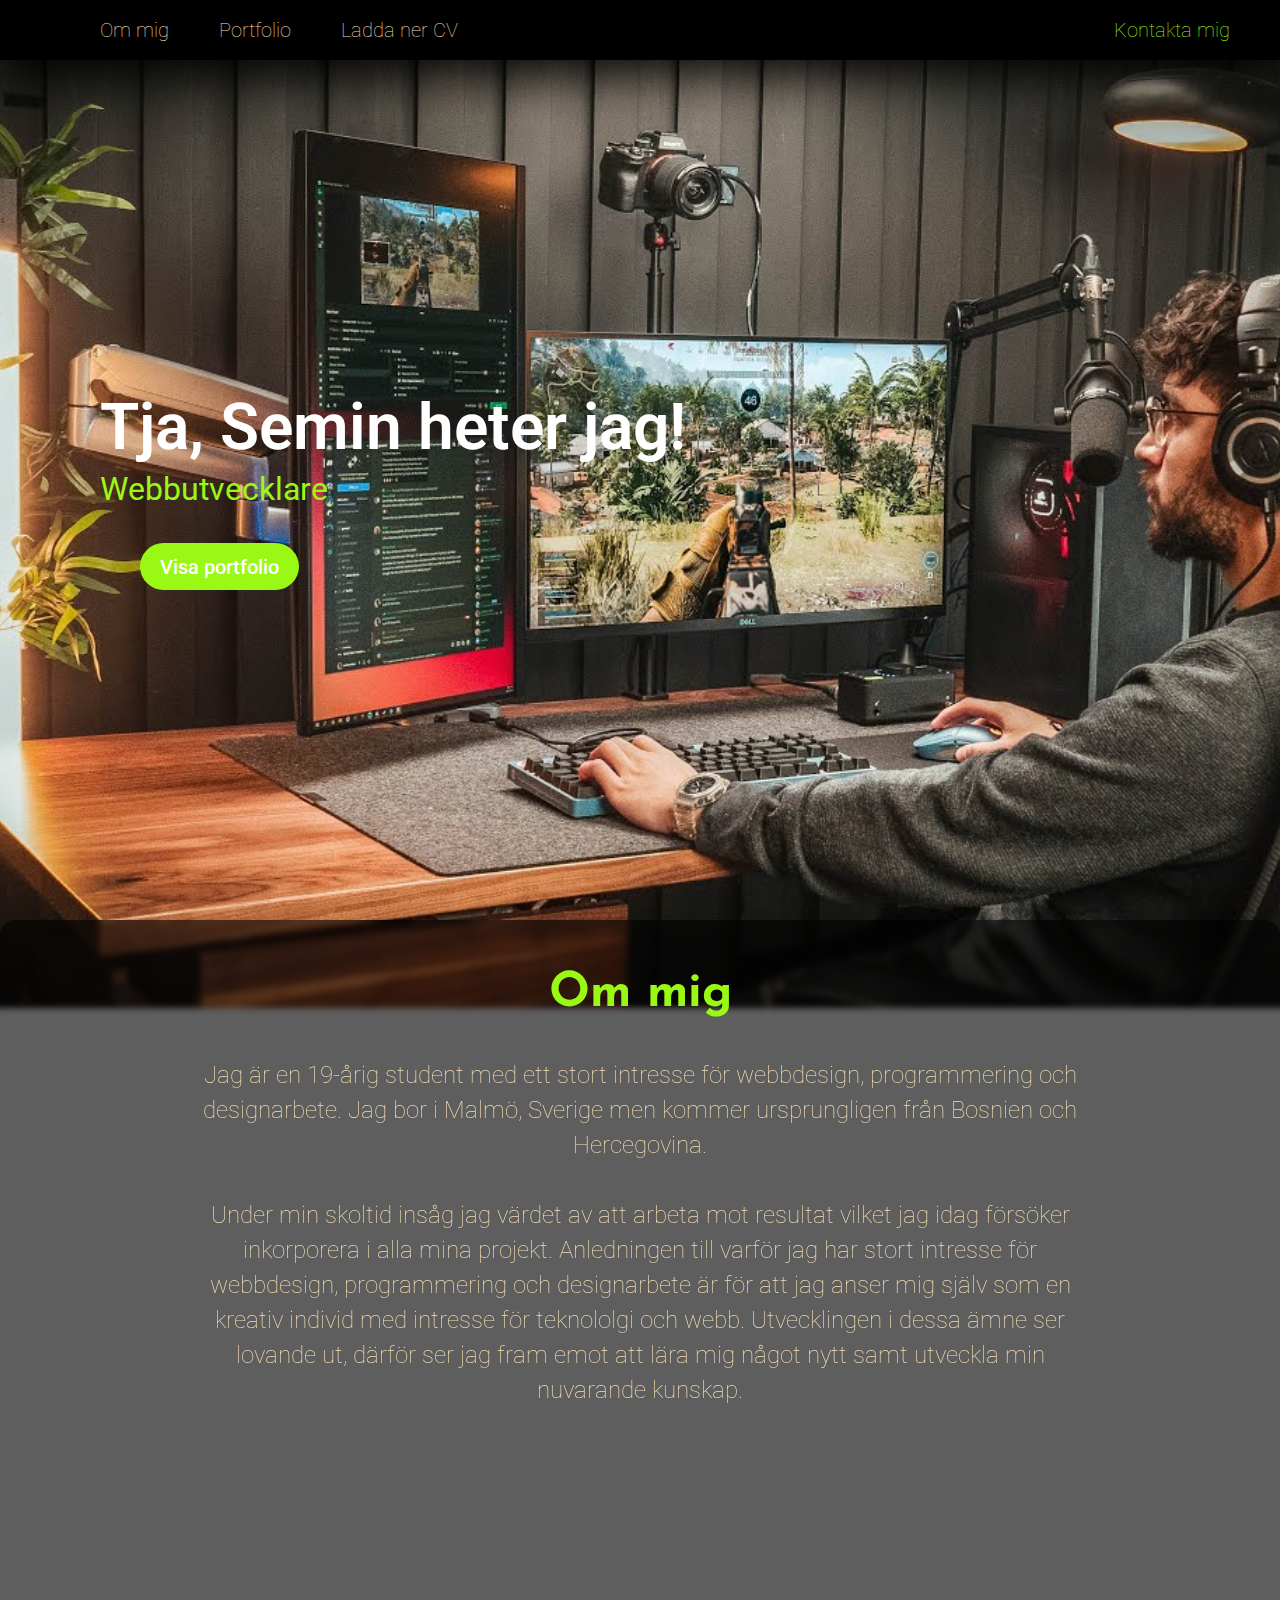
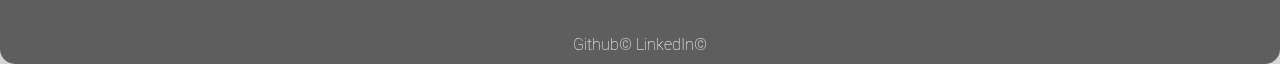
==== commit b79cdcf5: "added a break for aesthetic purposes" ====
--- a/index.html
+++ b/index.html
@@ -74,7 +74,7 @@
 
             <div class="aboutMe">
                 <h3 class="aboutMe-h1">Om mig</h3>
-                <p class="aboutMe-p"> Jag är en 19-årig student med ett stort intresse för webbdesign, programmering och designarbete. Jag bor i Malmö, Sverige men kommer ursprungligen från Bosnien och Hercegovina. Under min skoltid insåg jag värdet av att arbeta mot resultat vilket jag idag försöker inkorporera i alla mina projekt. Anledningen till varför jag har stort intresse för webbdesign, programmering och designarbete är för att jag anser mig själv som en kreativ individ med intresse för teknololgi och webb. Utvecklingen i dessa ämne ser lovande ut, därför ser jag fram emot att lära mig något nytt samt utveckla min nuvarande kunskap.  
+                <p class="aboutMe-p"> Jag är en 19-årig student med ett stort intresse för webbdesign, programmering och designarbete. Jag bor i Malmö, Sverige men kommer ursprungligen från Bosnien och Hercegovina. <br><br> Under min skoltid insåg jag värdet av att arbeta mot resultat vilket jag idag försöker inkorporera i alla mina projekt. Anledningen till varför jag har stort intresse för webbdesign, programmering och designarbete är för att jag anser mig själv som en kreativ individ med intresse för teknololgi och webb. Utvecklingen i dessa ämne ser lovande ut, därför ser jag fram emot att lära mig något nytt samt utveckla min nuvarande kunskap.  
                 <br><br>
                 </p>
             </div>
--- a/static/styles.css
+++ b/static/styles.css
@@ -1,7 +1,6 @@
 
 
-/* ===== Scrollbar CSS ===== */
-  /* Firefox */
+
   * {
     scrollbar-width: auto;
     scrollbar-color: #99f814 #ffffff;
@@ -56,19 +55,14 @@
     align-items: center;
     box-shadow: 0 15px 50px black;
     background-color: rgb(0, 0, 0);
-    position: fixed; /* Set the navbar to fixed position */
-    top: 0; /* Position the navbar at the top of the page */
-    width: 100%; /* Full width */
-
-    
-}
-
-
-/* --- link to home page/about me --- */
-
-
-
-/* make the links show up on the same horizontal level */
+    position: fixed; 
+    top: 0; 
+    width: 100%; 
+    
+}
+
+
+
 .navUl {
     display: flex;
     margin-left: auto;
@@ -88,8 +82,7 @@
     margin-left: inherit;
 }
 
-/* --- every link(li) in navbar
-/* set line height for links */
+
 .navUl > li {
     line-height: 40px;
 }
@@ -111,7 +104,7 @@
 
 
 
-/* --- every link on the right side --- */
+
 .rightLinks {
     font-size: 20px;
     font-family: 'Roboto';
@@ -178,7 +171,7 @@
 
 
 
-/* --- entire div --- */
+
 .welcome {
 
     width: 33%;
@@ -198,7 +191,7 @@
     margin-top: 133px;
     margin-left: 171px;
 
-    /* Gives the contentdiv the shape of Fluid body.svg */
+    
 }
 
 
@@ -237,7 +230,7 @@
     color: #ffff;
 }
 
-/* --- a > div | Visa portfolio --- */
+
 .welcome div {
     background-color: #99f814;
     margin-left: 40px;
@@ -270,16 +263,16 @@
 
 
 .contentDiv {
-    /*margin-top: 62vh;*/
+    
     margin-top: 0;
 
     min-width: 100%;
     width: 100%;
 
-    /* totalt 424px */
-    padding-top: 65px;
-
-    /* Gives the contentdiv the shape of Fluid body.svg */
+    
+    padding-top: 0px;
+
+   
     background: url("../assets/Fluid body.svg") no-repeat;
     background-size: 100%;
 }
@@ -288,7 +281,7 @@
 
 
 .content {
-    margin-top: 198px;
+    margin-top: px;
     margin-left: auto;
     margin-right: auto;
     max-width: 100vw;
@@ -303,6 +296,7 @@
     font-size: medium;
     padding-bottom: 10px;
     bottom: 0;
+    font-family: "Roboto";
 }
 
 
@@ -401,21 +395,6 @@
 
 
 
-/*
-@media only screen and (max-width: 1852px) {
-    .welcome h1 {
-        font-size: 56px;
-    }
-    .welcome h2 {
-        font-size: 26px;
-    }
-    .welcome p {
-        font-size: 16px;
-    }
-}
-*/
-
-
 
 
 
@@ -463,7 +442,7 @@
     
     
     
-    /* --- entire div --- */
+ 
 
 .welcome {
     padding-left: 25px;
@@ -503,7 +482,7 @@
     text-align: center;
 }
 
-/* --- a > div | Visa portfolio --- */
+
 .welcome div {
     margin-left: 0;
     margin: auto;
